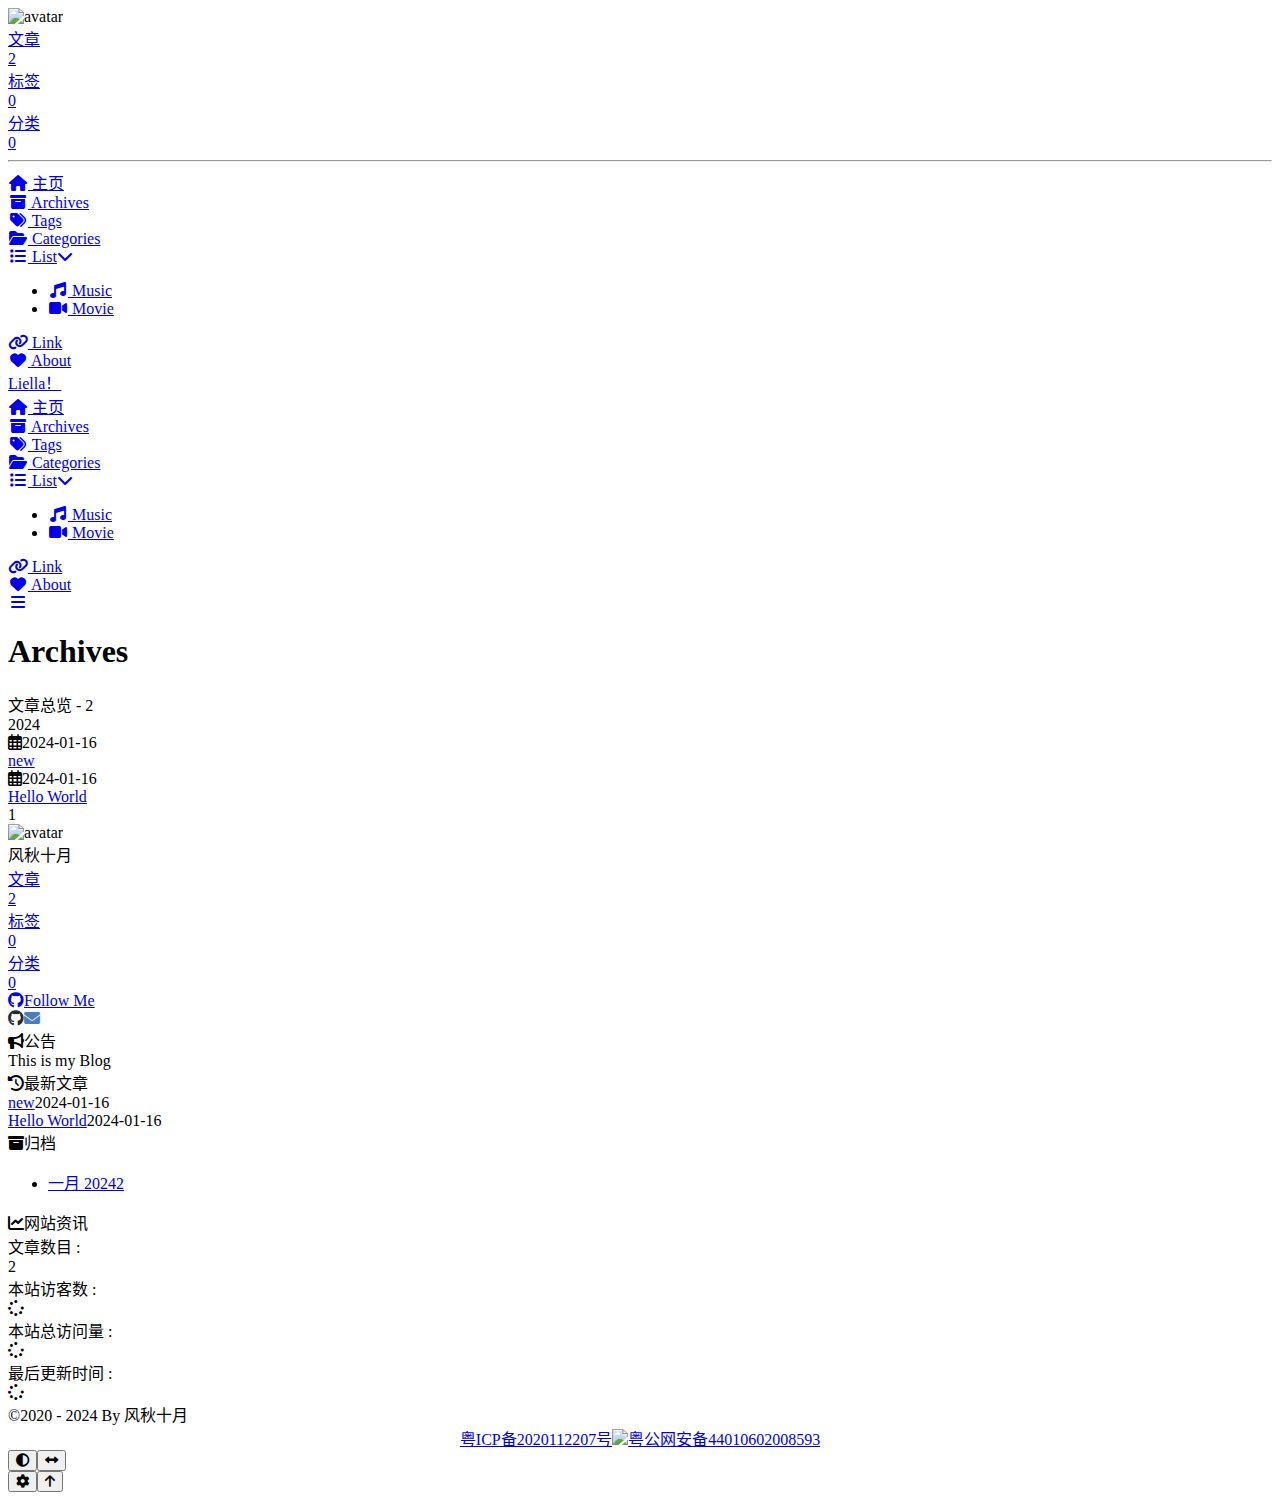
==== archives/index.html @ 4f87a9f6 "Site updated: 2024-01-16 03:40:09" ====
<!DOCTYPE html><html lang="zh-CN" data-theme="light"><head><meta charset="UTF-8"><meta http-equiv="X-UA-Compatible" content="IE=edge"><meta name="viewport" content="width=device-width, initial-scale=1.0,viewport-fit=cover"><title>Archives | Liella！</title><meta name="author" content="风秋十月"><meta name="copyright" content="风秋十月"><meta name="format-detection" content="telephone=no"><meta name="theme-color" content="#ffffff"><meta property="og:type" content="website">
<meta property="og:title" content="Archives">
<meta property="og:url" content="http://example.com/archives/index.html">
<meta property="og:site_name" content="Liella！">
<meta property="og:locale" content="zh_CN">
<meta property="og:image" content="https://i.loli.net/2021/02/24/5O1day2nriDzjSu.png">
<meta property="article:author" content="风秋十月">
<meta name="twitter:card" content="summary">
<meta name="twitter:image" content="https://i.loli.net/2021/02/24/5O1day2nriDzjSu.png"><link rel="shortcut icon" href="/img/favicon.ico"><link rel="canonical" href="http://example.com/archives/index.html"><link rel="preconnect" href="//cdn.jsdelivr.net"/><link rel="preconnect" href="//busuanzi.ibruce.info"/><link rel="stylesheet" href="/css/index.css?v=4.12.0"><link rel="stylesheet" href="https://cdn.jsdelivr.net/npm/@fortawesome/fontawesome-free@6.5.1/css/all.min.css"><link rel="stylesheet" href="https://cdn.jsdelivr.net/npm/@fancyapps/ui@5.0.32/dist/fancybox/fancybox.min.css" media="print" onload="this.media='all'"><script>const GLOBAL_CONFIG = {
  root: '/',
  algolia: undefined,
  localSearch: undefined,
  translate: undefined,
  noticeOutdate: undefined,
  highlight: {"plugin":"highlight.js","highlightCopy":true,"highlightLang":true,"highlightHeightLimit":false},
  copy: {
    success: '复制成功',
    error: '复制错误',
    noSupport: '浏览器不支持'
  },
  relativeDate: {
    homepage: false,
    post: false
  },
  runtime: '',
  dateSuffix: {
    just: '刚刚',
    min: '分钟前',
    hour: '小时前',
    day: '天前',
    month: '个月前'
  },
  copyright: undefined,
  lightbox: 'fancybox',
  Snackbar: undefined,
  infinitegrid: {
    js: 'https://cdn.jsdelivr.net/npm/@egjs/infinitegrid@4.11.0/dist/infinitegrid.min.js',
    buttonText: '加载更多'
  },
  isPhotoFigcaption: false,
  islazyload: false,
  isAnchor: false,
  percent: {
    toc: true,
    rightside: false,
  },
  autoDarkmode: false
}</script><script id="config-diff">var GLOBAL_CONFIG_SITE = {
  title: 'Archives',
  isPost: false,
  isHome: false,
  isHighlightShrink: false,
  isToc: false,
  postUpdate: '2024-01-16 03:40:05'
}</script><script>(win=>{
      win.saveToLocal = {
        set: (key, value, ttl) => {
          if (ttl === 0) return
          const now = Date.now()
          const expiry = now + ttl * 86400000
          const item = {
            value,
            expiry
          }
          localStorage.setItem(key, JSON.stringify(item))
        },
      
        get: key => {
          const itemStr = localStorage.getItem(key)
      
          if (!itemStr) {
            return undefined
          }
          const item = JSON.parse(itemStr)
          const now = Date.now()
      
          if (now > item.expiry) {
            localStorage.removeItem(key)
            return undefined
          }
          return item.value
        }
      }
    
      win.getScript = (url, attr = {}) => new Promise((resolve, reject) => {
        const script = document.createElement('script')
        script.src = url
        script.async = true
        script.onerror = reject
        script.onload = script.onreadystatechange = function() {
          const loadState = this.readyState
          if (loadState && loadState !== 'loaded' && loadState !== 'complete') return
          script.onload = script.onreadystatechange = null
          resolve()
        }

        Object.keys(attr).forEach(key => {
          script.setAttribute(key, attr[key])
        })

        document.head.appendChild(script)
      })
    
      win.getCSS = (url, id = false) => new Promise((resolve, reject) => {
        const link = document.createElement('link')
        link.rel = 'stylesheet'
        link.href = url
        if (id) link.id = id
        link.onerror = reject
        link.onload = link.onreadystatechange = function() {
          const loadState = this.readyState
          if (loadState && loadState !== 'loaded' && loadState !== 'complete') return
          link.onload = link.onreadystatechange = null
          resolve()
        }
        document.head.appendChild(link)
      })
    
      win.activateDarkMode = () => {
        document.documentElement.setAttribute('data-theme', 'dark')
        if (document.querySelector('meta[name="theme-color"]') !== null) {
          document.querySelector('meta[name="theme-color"]').setAttribute('content', '#0d0d0d')
        }
      }
      win.activateLightMode = () => {
        document.documentElement.setAttribute('data-theme', 'light')
        if (document.querySelector('meta[name="theme-color"]') !== null) {
          document.querySelector('meta[name="theme-color"]').setAttribute('content', '#ffffff')
        }
      }
      const t = saveToLocal.get('theme')
    
        if (t === 'dark') activateDarkMode()
        else if (t === 'light') activateLightMode()
      
      const asideStatus = saveToLocal.get('aside-status')
      if (asideStatus !== undefined) {
        if (asideStatus === 'hide') {
          document.documentElement.classList.add('hide-aside')
        } else {
          document.documentElement.classList.remove('hide-aside')
        }
      }
    
      const detectApple = () => {
        if(/iPad|iPhone|iPod|Macintosh/.test(navigator.userAgent)){
          document.documentElement.classList.add('apple')
        }
      }
      detectApple()
    })(window)</script><meta name="generator" content="Hexo 7.0.0"></head><body><div id="sidebar"><div id="menu-mask"></div><div id="sidebar-menus"><div class="avatar-img is-center"><img src="https://i.loli.net/2021/02/24/5O1day2nriDzjSu.png" onerror="onerror=null;src='/img/friend_404.gif'" alt="avatar"/></div><div class="sidebar-site-data site-data is-center"><a href="/archives/"><div class="headline">文章</div><div class="length-num">2</div></a><a href="/tags/"><div class="headline">标签</div><div class="length-num">0</div></a><a href="/categories/"><div class="headline">分类</div><div class="length-num">0</div></a></div><hr class="custom-hr"/><div class="menus_items"><div class="menus_item"><a class="site-page" href="/"><i class="fa-fw fas fa-home"></i><span> 主页</span></a></div><div class="menus_item"><a class="site-page" href="/archives/"><i class="fa-fw fas fa-archive"></i><span> Archives</span></a></div><div class="menus_item"><a class="site-page" href="/tags/"><i class="fa-fw fas fa-tags"></i><span> Tags</span></a></div><div class="menus_item"><a class="site-page" href="/categories/"><i class="fa-fw fas fa-folder-open"></i><span> Categories</span></a></div><div class="menus_item"><a class="site-page group" href="javascript:void(0);"><i class="fa-fw fas fa-list"></i><span> List</span><i class="fas fa-chevron-down"></i></a><ul class="menus_item_child"><li><a class="site-page child" href="/music/"><i class="fa-fw fas fa-music"></i><span> Music</span></a></li><li><a class="site-page child" href="/movies/"><i class="fa-fw fas fa-video"></i><span> Movie</span></a></li></ul></div><div class="menus_item"><a class="site-page" href="/link/"><i class="fa-fw fas fa-link"></i><span> Link</span></a></div><div class="menus_item"><a class="site-page" href="/about/"><i class="fa-fw fas fa-heart"></i><span> About</span></a></div></div></div></div><div class="page" id="body-wrap"><header class="not-home-page" id="page-header"><nav id="nav"><span id="blog-info"><a href="/" title="Liella！"><span class="site-name">Liella！</span></a></span><div id="menus"><div class="menus_items"><div class="menus_item"><a class="site-page" href="/"><i class="fa-fw fas fa-home"></i><span> 主页</span></a></div><div class="menus_item"><a class="site-page" href="/archives/"><i class="fa-fw fas fa-archive"></i><span> Archives</span></a></div><div class="menus_item"><a class="site-page" href="/tags/"><i class="fa-fw fas fa-tags"></i><span> Tags</span></a></div><div class="menus_item"><a class="site-page" href="/categories/"><i class="fa-fw fas fa-folder-open"></i><span> Categories</span></a></div><div class="menus_item"><a class="site-page group" href="javascript:void(0);"><i class="fa-fw fas fa-list"></i><span> List</span><i class="fas fa-chevron-down"></i></a><ul class="menus_item_child"><li><a class="site-page child" href="/music/"><i class="fa-fw fas fa-music"></i><span> Music</span></a></li><li><a class="site-page child" href="/movies/"><i class="fa-fw fas fa-video"></i><span> Movie</span></a></li></ul></div><div class="menus_item"><a class="site-page" href="/link/"><i class="fa-fw fas fa-link"></i><span> Link</span></a></div><div class="menus_item"><a class="site-page" href="/about/"><i class="fa-fw fas fa-heart"></i><span> About</span></a></div></div><div id="toggle-menu"><a class="site-page" href="javascript:void(0);"><i class="fas fa-bars fa-fw"></i></a></div></div></nav><div id="page-site-info"><h1 id="site-title">Archives</h1></div></header><main class="layout" id="content-inner"><div id="archive"><div class="article-sort-title">文章总览 - 2</div><div class="article-sort"><div class="article-sort-item year">2024</div><div class="article-sort-item no-article-cover"><div class="article-sort-item-info"><div class="article-sort-item-time"><i class="far fa-calendar-alt"></i><time class="post-meta-date-created" datetime="2024-01-15T18:59:41.000Z" title="发表于 2024-01-16 02:59:41">2024-01-16</time></div><a class="article-sort-item-title" href="/2024/01/16/new/" title="new">new</a></div></div><div class="article-sort-item no-article-cover"><div class="article-sort-item-info"><div class="article-sort-item-time"><i class="far fa-calendar-alt"></i><time class="post-meta-date-created" datetime="2024-01-15T17:14:03.860Z" title="发表于 2024-01-16 01:14:03">2024-01-16</time></div><a class="article-sort-item-title" href="/2024/01/16/hello-world/" title="Hello World">Hello World</a></div></div></div><nav id="pagination"><div class="pagination"><span class="page-number current">1</span></div></nav></div><div class="aside-content" id="aside-content"><div class="card-widget card-info"><div class="is-center"><div class="avatar-img"><img src="https://i.loli.net/2021/02/24/5O1day2nriDzjSu.png" onerror="this.onerror=null;this.src='/img/friend_404.gif'" alt="avatar"/></div><div class="author-info__name">风秋十月</div><div class="author-info__description"></div></div><div class="card-info-data site-data is-center"><a href="/archives/"><div class="headline">文章</div><div class="length-num">2</div></a><a href="/tags/"><div class="headline">标签</div><div class="length-num">0</div></a><a href="/categories/"><div class="headline">分类</div><div class="length-num">0</div></a></div><a id="card-info-btn" target="_blank" rel="noopener" href="https://github.com/xxxxxx"><i class="fab fa-github"></i><span>Follow Me</span></a><div class="card-info-social-icons is-center"><a class="social-icon" href="https://github.com/xxxxx" target="_blank" title="Github"><i class="fab fa-github" style="color: #24292e;"></i></a><a class="social-icon" href="mailto:xxxxxx@gmail.com" target="_blank" title="Email"><i class="fas fa-envelope" style="color: #4a7dbe;"></i></a></div></div><div class="card-widget card-announcement"><div class="item-headline"><i class="fas fa-bullhorn fa-shake"></i><span>公告</span></div><div class="announcement_content">This is my Blog</div></div><div class="sticky_layout"><div class="card-widget card-recent-post"><div class="item-headline"><i class="fas fa-history"></i><span>最新文章</span></div><div class="aside-list"><div class="aside-list-item no-cover"><div class="content"><a class="title" href="/2024/01/16/new/" title="new">new</a><time datetime="2024-01-15T18:59:41.000Z" title="发表于 2024-01-16 02:59:41">2024-01-16</time></div></div><div class="aside-list-item no-cover"><div class="content"><a class="title" href="/2024/01/16/hello-world/" title="Hello World">Hello World</a><time datetime="2024-01-15T17:14:03.860Z" title="发表于 2024-01-16 01:14:03">2024-01-16</time></div></div></div></div><div class="card-widget card-archives"><div class="item-headline"><i class="fas fa-archive"></i><span>归档</span></div><ul class="card-archive-list"><li class="card-archive-list-item"><a class="card-archive-list-link" href="/archives/2024/01/"><span class="card-archive-list-date">一月 2024</span><span class="card-archive-list-count">2</span></a></li></ul></div><div class="card-widget card-webinfo"><div class="item-headline"><i class="fas fa-chart-line"></i><span>网站资讯</span></div><div class="webinfo"><div class="webinfo-item"><div class="item-name">文章数目 :</div><div class="item-count">2</div></div><div class="webinfo-item"><div class="item-name">本站访客数 :</div><div class="item-count" id="busuanzi_value_site_uv"><i class="fa-solid fa-spinner fa-spin"></i></div></div><div class="webinfo-item"><div class="item-name">本站总访问量 :</div><div class="item-count" id="busuanzi_value_site_pv"><i class="fa-solid fa-spinner fa-spin"></i></div></div><div class="webinfo-item"><div class="item-name">最后更新时间 :</div><div class="item-count" id="last-push-date" data-lastPushDate="2024-01-15T19:40:05.425Z"><i class="fa-solid fa-spinner fa-spin"></i></div></div></div></div></div></div></main><footer id="footer"><div id="footer-wrap"><div class="copyright">&copy;2020 - 2024 By 风秋十月</div><div class="footer_custom_text"><div align=center><a href=" " target=_blank>粤ICP备2020112207号</a ><a target="_blank" rel="noopener" href="https://beian.mps.gov.cn/#/query/webSearch?code=44010602008593\"><img class="icp-icon" src="\img\beian.png"><span>粤公网安备44010602008593</span></a></div></div></div></footer></div><div id="rightside"><div id="rightside-config-hide"><button id="darkmode" type="button" title="浅色和深色模式转换"><i class="fas fa-adjust"></i></button><button id="hide-aside-btn" type="button" title="单栏和双栏切换"><i class="fas fa-arrows-alt-h"></i></button></div><div id="rightside-config-show"><button id="rightside-config" type="button" title="设置"><i class="fas fa-cog fa-spin"></i></button><button id="go-up" type="button" title="回到顶部"><span class="scroll-percent"></span><i class="fas fa-arrow-up"></i></button></div></div><div><script src="/js/utils.js?v=4.12.0"></script><script src="/js/main.js?v=4.12.0"></script><script src="https://cdn.jsdelivr.net/npm/@fancyapps/ui@5.0.32/dist/fancybox/fancybox.umd.min.js"></script><div class="js-pjax"></div><script async data-pjax src="//busuanzi.ibruce.info/busuanzi/2.3/busuanzi.pure.mini.js"></script></div></body></html>
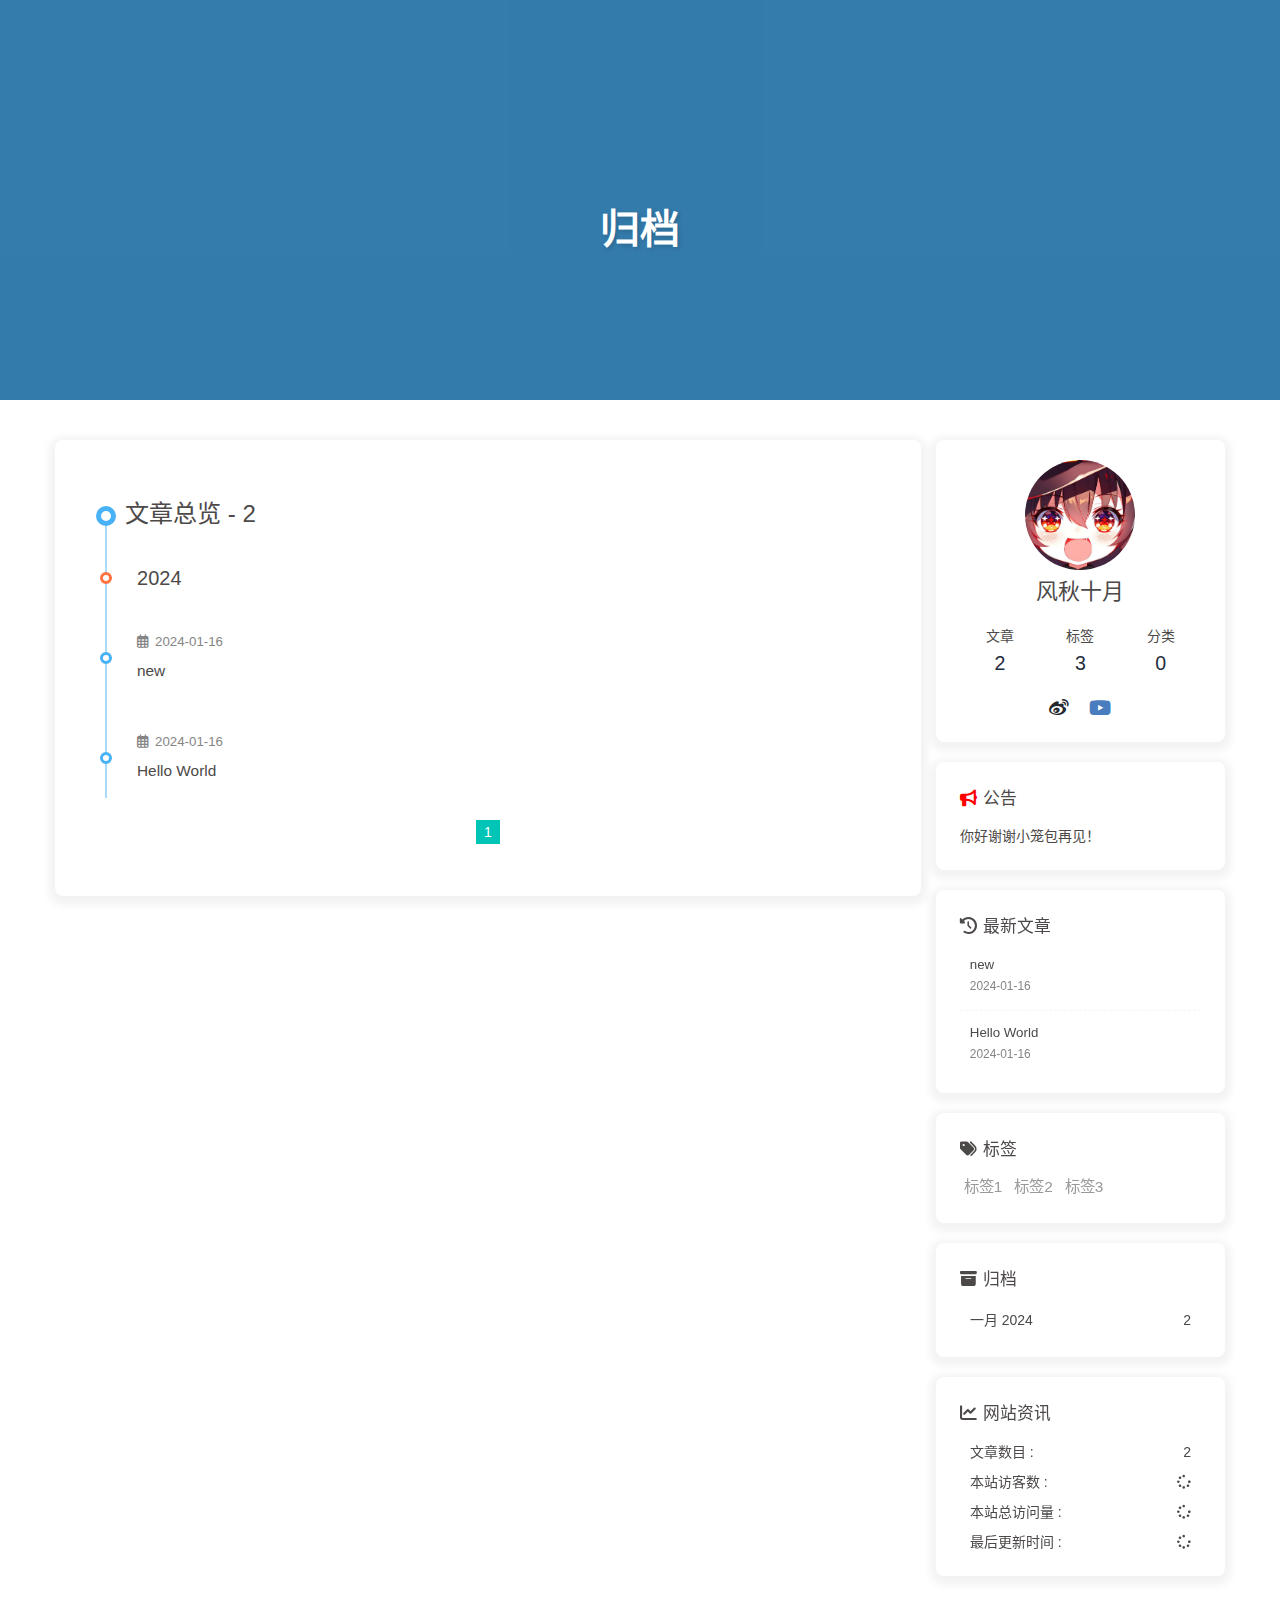
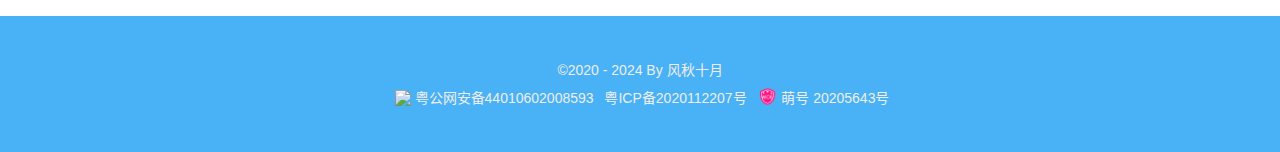
==== commit 5a927bab: "Site updated: 2024-01-16 04:24:49" ====
--- a/archives/index.html
+++ b/archives/index.html
@@ -1,12 +1,12 @@
-<!DOCTYPE html><html lang="zh-CN" data-theme="light"><head><meta charset="UTF-8"><meta http-equiv="X-UA-Compatible" content="IE=edge"><meta name="viewport" content="width=device-width, initial-scale=1.0,viewport-fit=cover"><title>Archives | Liella！</title><meta name="author" content="风秋十月"><meta name="copyright" content="风秋十月"><meta name="format-detection" content="telephone=no"><meta name="theme-color" content="#ffffff"><meta property="og:type" content="website">
-<meta property="og:title" content="Archives">
-<meta property="og:url" content="http://example.com/archives/index.html">
+<!DOCTYPE html><html lang="zh-CN" data-theme="light"><head><meta charset="UTF-8"><meta http-equiv="X-UA-Compatible" content="IE=edge"><meta name="viewport" content="width=device-width, initial-scale=1.0,viewport-fit=cover"><title>归档 | Liella！</title><meta name="author" content="风秋十月"><meta name="copyright" content="风秋十月"><meta name="format-detection" content="telephone=no"><meta name="theme-color" content="#ffffff"><meta property="og:type" content="website">
+<meta property="og:title" content="归档">
+<meta property="og:url" content="https://www.minecraft.icu/archives/index.html">
 <meta property="og:site_name" content="Liella！">
 <meta property="og:locale" content="zh_CN">
-<meta property="og:image" content="https://i.loli.net/2021/02/24/5O1day2nriDzjSu.png">
+<meta property="og:image" content="https://www.minecraft.icu/img/avatar.jpg">
 <meta property="article:author" content="风秋十月">
 <meta name="twitter:card" content="summary">
-<meta name="twitter:image" content="https://i.loli.net/2021/02/24/5O1day2nriDzjSu.png"><link rel="shortcut icon" href="/img/favicon.ico"><link rel="canonical" href="http://example.com/archives/index.html"><link rel="preconnect" href="//cdn.jsdelivr.net"/><link rel="preconnect" href="//busuanzi.ibruce.info"/><link rel="stylesheet" href="/css/index.css?v=4.12.0"><link rel="stylesheet" href="https://cdn.jsdelivr.net/npm/@fortawesome/fontawesome-free@6.5.1/css/all.min.css"><link rel="stylesheet" href="https://cdn.jsdelivr.net/npm/@fancyapps/ui@5.0.32/dist/fancybox/fancybox.min.css" media="print" onload="this.media='all'"><script>const GLOBAL_CONFIG = {
+<meta name="twitter:image" content="https://www.minecraft.icu/img/avatar.jpg"><link rel="shortcut icon" href="/img/favicon.ico"><link rel="canonical" href="https://www.minecraft.icu/archives/index.html"><link rel="preconnect" href="//cdn.jsdelivr.net"/><link rel="preconnect" href="//busuanzi.ibruce.info"/><link rel="stylesheet" href="/css/index.css?v=4.12.0"><link rel="stylesheet" href="https://cdn.jsdelivr.net/npm/@fortawesome/fontawesome-free@6.5.1/css/all.min.css"><link rel="stylesheet" href="https://cdn.jsdelivr.net/npm/@fancyapps/ui@5.0.32/dist/fancybox/fancybox.min.css" media="print" onload="this.media='all'"><script>const GLOBAL_CONFIG = {
   root: '/',
   algolia: undefined,
   localSearch: undefined,
@@ -46,12 +46,12 @@
   },
   autoDarkmode: false
 }</script><script id="config-diff">var GLOBAL_CONFIG_SITE = {
-  title: 'Archives',
+  title: '归档',
   isPost: false,
   isHome: false,
   isHighlightShrink: false,
   isToc: false,
-  postUpdate: '2024-01-16 03:40:05'
+  postUpdate: '2024-01-16 04:24:43'
 }</script><script>(win=>{
       win.saveToLocal = {
         set: (key, value, ttl) => {
@@ -148,4 +148,4 @@
         }
       }
       detectApple()
-    })(window)</script><meta name="generator" content="Hexo 7.0.0"></head><body><div id="sidebar"><div id="menu-mask"></div><div id="sidebar-menus"><div class="avatar-img is-center"><img src="https://i.loli.net/2021/02/24/5O1day2nriDzjSu.png" onerror="onerror=null;src='/img/friend_404.gif'" alt="avatar"/></div><div class="sidebar-site-data site-data is-center"><a href="/archives/"><div class="headline">文章</div><div class="length-num">2</div></a><a href="/tags/"><div class="headline">标签</div><div class="length-num">0</div></a><a href="/categories/"><div class="headline">分类</div><div class="length-num">0</div></a></div><hr class="custom-hr"/><div class="menus_items"><div class="menus_item"><a class="site-page" href="/"><i class="fa-fw fas fa-home"></i><span> 主页</span></a></div><div class="menus_item"><a class="site-page" href="/archives/"><i class="fa-fw fas fa-archive"></i><span> Archives</span></a></div><div class="menus_item"><a class="site-page" href="/tags/"><i class="fa-fw fas fa-tags"></i><span> Tags</span></a></div><div class="menus_item"><a class="site-page" href="/categories/"><i class="fa-fw fas fa-folder-open"></i><span> Categories</span></a></div><div class="menus_item"><a class="site-page group" href="javascript:void(0);"><i class="fa-fw fas fa-list"></i><span> List</span><i class="fas fa-chevron-down"></i></a><ul class="menus_item_child"><li><a class="site-page child" href="/music/"><i class="fa-fw fas fa-music"></i><span> Music</span></a></li><li><a class="site-page child" href="/movies/"><i class="fa-fw fas fa-video"></i><span> Movie</span></a></li></ul></div><div class="menus_item"><a class="site-page" href="/link/"><i class="fa-fw fas fa-link"></i><span> Link</span></a></div><div class="menus_item"><a class="site-page" href="/about/"><i class="fa-fw fas fa-heart"></i><span> About</span></a></div></div></div></div><div class="page" id="body-wrap"><header class="not-home-page" id="page-header"><nav id="nav"><span id="blog-info"><a href="/" title="Liella！"><span class="site-name">Liella！</span></a></span><div id="menus"><div class="menus_items"><div class="menus_item"><a class="site-page" href="/"><i class="fa-fw fas fa-home"></i><span> 主页</span></a></div><div class="menus_item"><a class="site-page" href="/archives/"><i class="fa-fw fas fa-archive"></i><span> Archives</span></a></div><div class="menus_item"><a class="site-page" href="/tags/"><i class="fa-fw fas fa-tags"></i><span> Tags</span></a></div><div class="menus_item"><a class="site-page" href="/categories/"><i class="fa-fw fas fa-folder-open"></i><span> Categories</span></a></div><div class="menus_item"><a class="site-page group" href="javascript:void(0);"><i class="fa-fw fas fa-list"></i><span> List</span><i class="fas fa-chevron-down"></i></a><ul class="menus_item_child"><li><a class="site-page child" href="/music/"><i class="fa-fw fas fa-music"></i><span> Music</span></a></li><li><a class="site-page child" href="/movies/"><i class="fa-fw fas fa-video"></i><span> Movie</span></a></li></ul></div><div class="menus_item"><a class="site-page" href="/link/"><i class="fa-fw fas fa-link"></i><span> Link</span></a></div><div class="menus_item"><a class="site-page" href="/about/"><i class="fa-fw fas fa-heart"></i><span> About</span></a></div></div><div id="toggle-menu"><a class="site-page" href="javascript:void(0);"><i class="fas fa-bars fa-fw"></i></a></div></div></nav><div id="page-site-info"><h1 id="site-title">Archives</h1></div></header><main class="layout" id="content-inner"><div id="archive"><div class="article-sort-title">文章总览 - 2</div><div class="article-sort"><div class="article-sort-item year">2024</div><div class="article-sort-item no-article-cover"><div class="article-sort-item-info"><div class="article-sort-item-time"><i class="far fa-calendar-alt"></i><time class="post-meta-date-created" datetime="2024-01-15T18:59:41.000Z" title="发表于 2024-01-16 02:59:41">2024-01-16</time></div><a class="article-sort-item-title" href="/2024/01/16/new/" title="new">new</a></div></div><div class="article-sort-item no-article-cover"><div class="article-sort-item-info"><div class="article-sort-item-time"><i class="far fa-calendar-alt"></i><time class="post-meta-date-created" datetime="2024-01-15T17:14:03.860Z" title="发表于 2024-01-16 01:14:03">2024-01-16</time></div><a class="article-sort-item-title" href="/2024/01/16/hello-world/" title="Hello World">Hello World</a></div></div></div><nav id="pagination"><div class="pagination"><span class="page-number current">1</span></div></nav></div><div class="aside-content" id="aside-content"><div class="card-widget card-info"><div class="is-center"><div class="avatar-img"><img src="https://i.loli.net/2021/02/24/5O1day2nriDzjSu.png" onerror="this.onerror=null;this.src='/img/friend_404.gif'" alt="avatar"/></div><div class="author-info__name">风秋十月</div><div class="author-info__description"></div></div><div class="card-info-data site-data is-center"><a href="/archives/"><div class="headline">文章</div><div class="length-num">2</div></a><a href="/tags/"><div class="headline">标签</div><div class="length-num">0</div></a><a href="/categories/"><div class="headline">分类</div><div class="length-num">0</div></a></div><a id="card-info-btn" target="_blank" rel="noopener" href="https://github.com/xxxxxx"><i class="fab fa-github"></i><span>Follow Me</span></a><div class="card-info-social-icons is-center"><a class="social-icon" href="https://github.com/xxxxx" target="_blank" title="Github"><i class="fab fa-github" style="color: #24292e;"></i></a><a class="social-icon" href="mailto:xxxxxx@gmail.com" target="_blank" title="Email"><i class="fas fa-envelope" style="color: #4a7dbe;"></i></a></div></div><div class="card-widget card-announcement"><div class="item-headline"><i class="fas fa-bullhorn fa-shake"></i><span>公告</span></div><div class="announcement_content">This is my Blog</div></div><div class="sticky_layout"><div class="card-widget card-recent-post"><div class="item-headline"><i class="fas fa-history"></i><span>最新文章</span></div><div class="aside-list"><div class="aside-list-item no-cover"><div class="content"><a class="title" href="/2024/01/16/new/" title="new">new</a><time datetime="2024-01-15T18:59:41.000Z" title="发表于 2024-01-16 02:59:41">2024-01-16</time></div></div><div class="aside-list-item no-cover"><div class="content"><a class="title" href="/2024/01/16/hello-world/" title="Hello World">Hello World</a><time datetime="2024-01-15T17:14:03.860Z" title="发表于 2024-01-16 01:14:03">2024-01-16</time></div></div></div></div><div class="card-widget card-archives"><div class="item-headline"><i class="fas fa-archive"></i><span>归档</span></div><ul class="card-archive-list"><li class="card-archive-list-item"><a class="card-archive-list-link" href="/archives/2024/01/"><span class="card-archive-list-date">一月 2024</span><span class="card-archive-list-count">2</span></a></li></ul></div><div class="card-widget card-webinfo"><div class="item-headline"><i class="fas fa-chart-line"></i><span>网站资讯</span></div><div class="webinfo"><div class="webinfo-item"><div class="item-name">文章数目 :</div><div class="item-count">2</div></div><div class="webinfo-item"><div class="item-name">本站访客数 :</div><div class="item-count" id="busuanzi_value_site_uv"><i class="fa-solid fa-spinner fa-spin"></i></div></div><div class="webinfo-item"><div class="item-name">本站总访问量 :</div><div class="item-count" id="busuanzi_value_site_pv"><i class="fa-solid fa-spinner fa-spin"></i></div></div><div class="webinfo-item"><div class="item-name">最后更新时间 :</div><div class="item-count" id="last-push-date" data-lastPushDate="2024-01-15T19:40:05.425Z"><i class="fa-solid fa-spinner fa-spin"></i></div></div></div></div></div></div></main><footer id="footer"><div id="footer-wrap"><div class="copyright">&copy;2020 - 2024 By 风秋十月</div><div class="footer_custom_text"><div align=center><a href=" " target=_blank>粤ICP备2020112207号</a ><a target="_blank" rel="noopener" href="https://beian.mps.gov.cn/#/query/webSearch?code=44010602008593\"><img class="icp-icon" src="\img\beian.png"><span>粤公网安备44010602008593</span></a></div></div></div></footer></div><div id="rightside"><div id="rightside-config-hide"><button id="darkmode" type="button" title="浅色和深色模式转换"><i class="fas fa-adjust"></i></button><button id="hide-aside-btn" type="button" title="单栏和双栏切换"><i class="fas fa-arrows-alt-h"></i></button></div><div id="rightside-config-show"><button id="rightside-config" type="button" title="设置"><i class="fas fa-cog fa-spin"></i></button><button id="go-up" type="button" title="回到顶部"><span class="scroll-percent"></span><i class="fas fa-arrow-up"></i></button></div></div><div><script src="/js/utils.js?v=4.12.0"></script><script src="/js/main.js?v=4.12.0"></script><script src="https://cdn.jsdelivr.net/npm/@fancyapps/ui@5.0.32/dist/fancybox/fancybox.umd.min.js"></script><div class="js-pjax"></div><script async data-pjax src="//busuanzi.ibruce.info/busuanzi/2.3/busuanzi.pure.mini.js"></script></div></body></html>+    })(window)</script><meta name="generator" content="Hexo 7.0.0"></head><body><div id="sidebar"><div id="menu-mask"></div><div id="sidebar-menus"><div class="avatar-img is-center"><img src="/img/avatar.jpg" onerror="onerror=null;src='/img/friend_404.gif'" alt="avatar"/></div><div class="sidebar-site-data site-data is-center"><a href="/archives/"><div class="headline">文章</div><div class="length-num">2</div></a><a href="/tags/"><div class="headline">标签</div><div class="length-num">3</div></a><a href="/categories/"><div class="headline">分类</div><div class="length-num">0</div></a></div><hr class="custom-hr"/><div class="menus_items"><div class="menus_item"><a class="site-page" href="/"><i class="fa-fw fas fa-home"></i><span> 主页</span></a></div><div class="menus_item"><a class="site-page" href="/archives/"><i class="fa-fw fas fa-archive"></i><span> 归档</span></a></div><div class="menus_item"><a class="site-page" href="/tags/"><i class="fa-fw fas fa-tags"></i><span> 标签</span></a></div><div class="menus_item"><a class="site-page" href="/categories/"><i class="fa-fw fas fa-folder-open"></i><span> 分类</span></a></div><div class="menus_item"><a class="site-page" href="/link/"><i class="fa-fw fas fa-link"></i><span> 友情链接</span></a></div><div class="menus_item"><a class="site-page" href="/about/"><i class="fa-fw fas fa-heart"></i><span> 关于</span></a></div></div></div></div><div class="page" id="body-wrap"><header class="not-home-page" id="page-header"><nav id="nav"><span id="blog-info"><a href="/" title="Liella！"><span class="site-name">Liella！</span></a></span><div id="menus"><div class="menus_items"><div class="menus_item"><a class="site-page" href="/"><i class="fa-fw fas fa-home"></i><span> 主页</span></a></div><div class="menus_item"><a class="site-page" href="/archives/"><i class="fa-fw fas fa-archive"></i><span> 归档</span></a></div><div class="menus_item"><a class="site-page" href="/tags/"><i class="fa-fw fas fa-tags"></i><span> 标签</span></a></div><div class="menus_item"><a class="site-page" href="/categories/"><i class="fa-fw fas fa-folder-open"></i><span> 分类</span></a></div><div class="menus_item"><a class="site-page" href="/link/"><i class="fa-fw fas fa-link"></i><span> 友情链接</span></a></div><div class="menus_item"><a class="site-page" href="/about/"><i class="fa-fw fas fa-heart"></i><span> 关于</span></a></div></div><div id="toggle-menu"><a class="site-page" href="javascript:void(0);"><i class="fas fa-bars fa-fw"></i></a></div></div></nav><div id="page-site-info"><h1 id="site-title">归档</h1></div></header><main class="layout" id="content-inner"><div id="archive"><div class="article-sort-title">文章总览 - 2</div><div class="article-sort"><div class="article-sort-item year">2024</div><div class="article-sort-item no-article-cover"><div class="article-sort-item-info"><div class="article-sort-item-time"><i class="far fa-calendar-alt"></i><time class="post-meta-date-created" datetime="2024-01-15T18:59:41.000Z" title="发表于 2024-01-16 02:59:41">2024-01-16</time></div><a class="article-sort-item-title" href="/2024/01/16/new/" title="new">new</a></div></div><div class="article-sort-item no-article-cover"><div class="article-sort-item-info"><div class="article-sort-item-time"><i class="far fa-calendar-alt"></i><time class="post-meta-date-created" datetime="2024-01-15T17:14:03.860Z" title="发表于 2024-01-16 01:14:03">2024-01-16</time></div><a class="article-sort-item-title" href="/2024/01/16/hello-world/" title="Hello World">Hello World</a></div></div></div><nav id="pagination"><div class="pagination"><span class="page-number current">1</span></div></nav></div><div class="aside-content" id="aside-content"><div class="card-widget card-info"><div class="is-center"><div class="avatar-img"><img src="/img/avatar.jpg" onerror="this.onerror=null;this.src='/img/friend_404.gif'" alt="avatar"/></div><div class="author-info__name">风秋十月</div><div class="author-info__description"></div></div><div class="card-info-data site-data is-center"><a href="/archives/"><div class="headline">文章</div><div class="length-num">2</div></a><a href="/tags/"><div class="headline">标签</div><div class="length-num">3</div></a><a href="/categories/"><div class="headline">分类</div><div class="length-num">0</div></a></div><div class="card-info-social-icons is-center"><a class="social-icon" href="https://weibo.com/u/5321318954" target="_blank" title="weibo"><i class="fab fa-weibo" style="color: #24292e;"></i></a><a class="social-icon" href="https://weibo.com/u/5321318954" target="_blank" title="youtube"><i class="fab fa-youtube" style="color: #4a7dbe;"></i></a></div></div><div class="card-widget card-announcement"><div class="item-headline"><i class="fas fa-bullhorn fa-shake"></i><span>公告</span></div><div class="announcement_content">你好谢谢小笼包再见！</div></div><div class="sticky_layout"><div class="card-widget card-recent-post"><div class="item-headline"><i class="fas fa-history"></i><span>最新文章</span></div><div class="aside-list"><div class="aside-list-item no-cover"><div class="content"><a class="title" href="/2024/01/16/new/" title="new">new</a><time datetime="2024-01-15T18:59:41.000Z" title="发表于 2024-01-16 02:59:41">2024-01-16</time></div></div><div class="aside-list-item no-cover"><div class="content"><a class="title" href="/2024/01/16/hello-world/" title="Hello World">Hello World</a><time datetime="2024-01-15T17:14:03.860Z" title="发表于 2024-01-16 01:14:03">2024-01-16</time></div></div></div></div><div class="card-widget card-tags"><div class="item-headline"><i class="fas fa-tags"></i><span>标签</span></div><div class="card-tag-cloud"><a href="/tags/%E6%A0%87%E7%AD%BE1/" style="font-size: 1.1em; color: #999">标签1</a> <a href="/tags/%E6%A0%87%E7%AD%BE2/" style="font-size: 1.1em; color: #999">标签2</a> <a href="/tags/%E6%A0%87%E7%AD%BE3/" style="font-size: 1.1em; color: #999">标签3</a></div></div><div class="card-widget card-archives"><div class="item-headline"><i class="fas fa-archive"></i><span>归档</span></div><ul class="card-archive-list"><li class="card-archive-list-item"><a class="card-archive-list-link" href="/archives/2024/01/"><span class="card-archive-list-date">一月 2024</span><span class="card-archive-list-count">2</span></a></li></ul></div><div class="card-widget card-webinfo"><div class="item-headline"><i class="fas fa-chart-line"></i><span>网站资讯</span></div><div class="webinfo"><div class="webinfo-item"><div class="item-name">文章数目 :</div><div class="item-count">2</div></div><div class="webinfo-item"><div class="item-name">本站访客数 :</div><div class="item-count" id="busuanzi_value_site_uv"><i class="fa-solid fa-spinner fa-spin"></i></div></div><div class="webinfo-item"><div class="item-name">本站总访问量 :</div><div class="item-count" id="busuanzi_value_site_pv"><i class="fa-solid fa-spinner fa-spin"></i></div></div><div class="webinfo-item"><div class="item-name">最后更新时间 :</div><div class="item-count" id="last-push-date" data-lastPushDate="2024-01-15T20:24:43.015Z"><i class="fa-solid fa-spinner fa-spin"></i></div></div></div></div></div></div></main><footer id="footer"><div id="footer-wrap"><div class="copyright">&copy;2020 - 2024 By 风秋十月</div><div class="footer_custom_text"><div align=center><a target="_blank" rel="noopener" href="https://beian.mps.gov.cn/#/query/webSearch?code=44010602008593\"><img class="icp-icon" src="\img\beian.png"><span>粤公网安备44010602008593</span></a>&ensp; <a href=" " target=_blank>粤ICP备2020112207号</a>&ensp;<img class="icp-icon" src="\img\moe.png"><a href="https://icp.gov.moe/?keyword=20205643" target="_blank">萌号 </a><a href="https://icp.gov.moe/?keyword=20205643" target="_blank"> 20205643号</a ></div></div></div></footer></div><div id="rightside"><div id="rightside-config-hide"><button id="darkmode" type="button" title="浅色和深色模式转换"><i class="fas fa-adjust"></i></button><button id="hide-aside-btn" type="button" title="单栏和双栏切换"><i class="fas fa-arrows-alt-h"></i></button></div><div id="rightside-config-show"><button id="rightside-config" type="button" title="设置"><i class="fas fa-cog fa-spin"></i></button><button id="go-up" type="button" title="回到顶部"><span class="scroll-percent"></span><i class="fas fa-arrow-up"></i></button></div></div><div><script src="/js/utils.js?v=4.12.0"></script><script src="/js/main.js?v=4.12.0"></script><script src="https://cdn.jsdelivr.net/npm/@fancyapps/ui@5.0.32/dist/fancybox/fancybox.umd.min.js"></script><div class="js-pjax"></div><script type="text/javascript" id="myhk" src="https://myhkw.cn/api/player/163801801575" key="163801801575" m="1"></script><script async data-pjax src="//busuanzi.ibruce.info/busuanzi/2.3/busuanzi.pure.mini.js"></script></div></body></html>